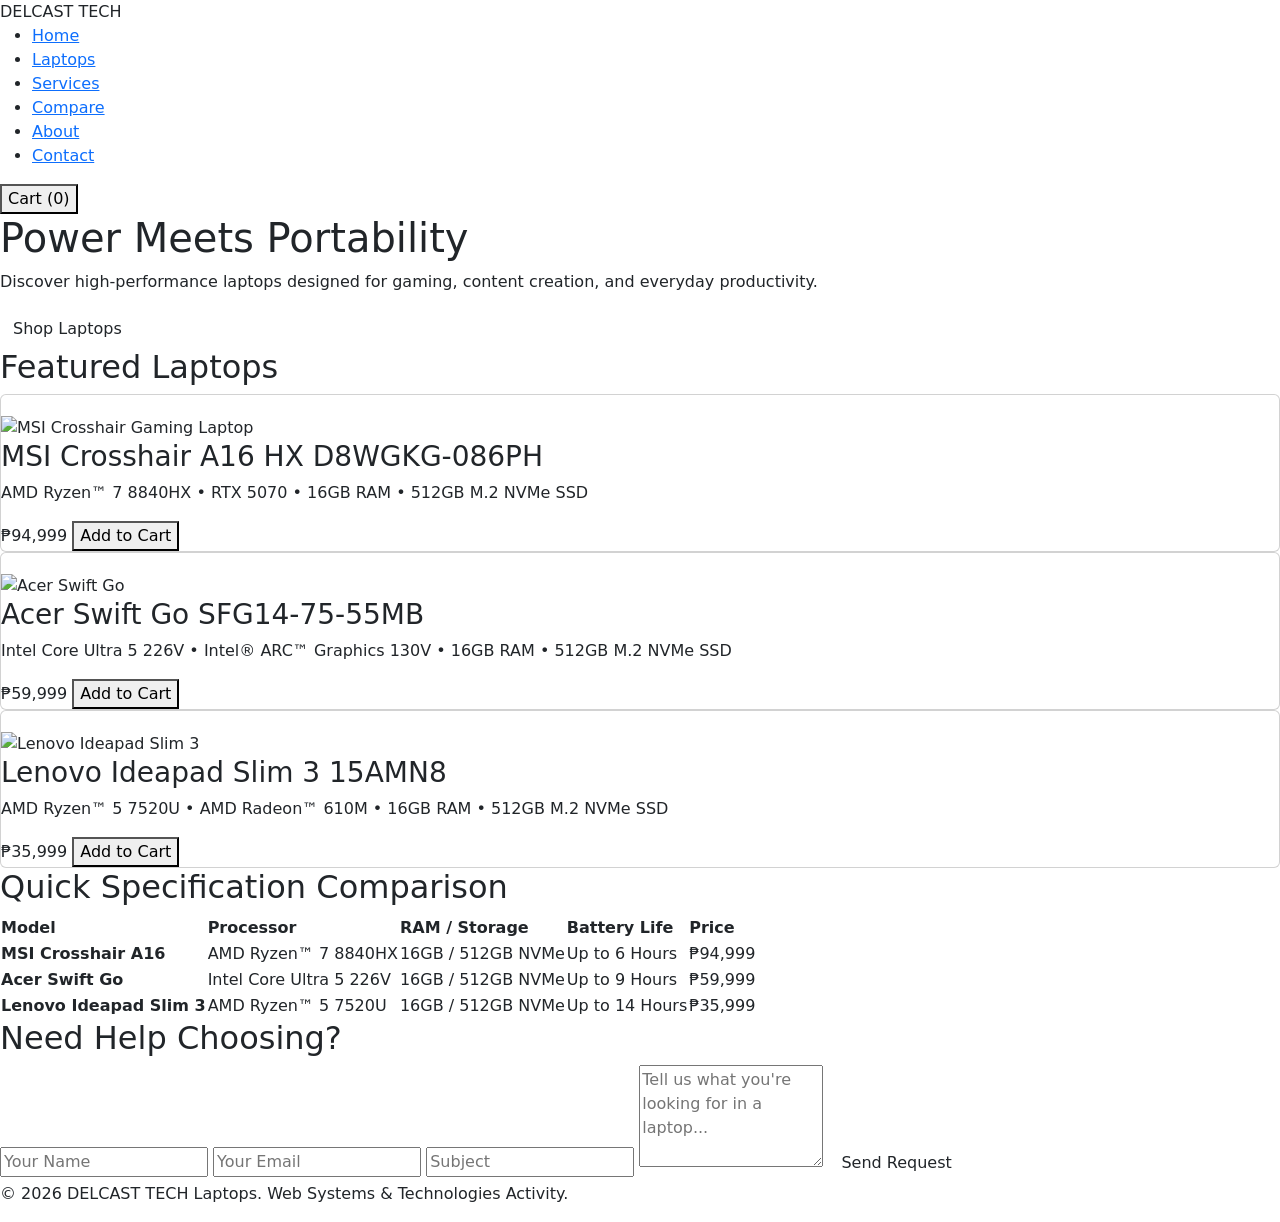
==== Del-Castillo-project/index.html @ b0055a1c "feat: add subject field to contact form" ====
<!DOCTYPE html>
<html lang="en">
<head>
    <meta charset="UTF-8">
    <meta name="viewport" content="width=device-width, initial-scale=1.0">
    <title>DELCAST TECH</title>
    
    <link href="https://cdn.jsdelivr.net/npm/bootstrap@5.3.3/dist/css/bootstrap.min.css" rel="stylesheet">
    
    <link rel="stylesheet" href="css/style.css">
</head>
<body>

    <header>
        <div class="logo">DELCAST<span> TECH</span></div>
        <nav>
            <ul>
                <li><a href="#home">Home</a></li>
                <li><a href="gallery.html">Laptops</a></li>
                <li><a href="services.html">Services</a></li>
                <li><a href="#compare">Compare</a></li>
                <li><a href="about.html">About</a></li>
                <li><a href="#contact">Contact</a></li>
            </ul>
        </nav>
        <button class="cart-btn">Cart (0)</button>
    </header>

    <section id="home" class="hero">
        <div class="hero-content">
            <h1>Power Meets Portability</h1>
            <p>Discover high-performance laptops designed for gaming, content creation, and everyday productivity.</p>
            <a href="#products" class="btn">Shop Laptops</a>
        </div>
    </section>

    <section id="products" class="products-section">
        <h2>Featured Laptops</h2>
        <div class="product-grid">

            <div class="card">
                <span class="badge">Gaming</span>
                <img src="https://laptopfactory.com.ph/wp-content/uploads/2025/09/D8WGKG-086PH-3.webp" alt="MSI Crosshair Gaming Laptop">
                <h3>MSI Crosshair A16 HX D8WGKG-086PH</h3>
                <p class="specs">AMD Ryzen™ 7 8840HX • RTX 5070 • 16GB RAM • 512GB M.2 NVMe SSD</p>
                <div class="price-row">
                    <span class="price">₱94,999</span>
                    <button class="add-cart">Add to Cart</button>
                </div>
            </div>

            <div class="card">
                <span class="badge workstation">Workstation</span>
                <img src="https://villman.com/product_photos/55mb_zrxob.gif" alt="Acer Swift Go">
                <h3>Acer Swift Go SFG14-75-55MB</h3>
                <p class="specs">Intel Core Ultra 5 226V • Intel® ARC™ Graphics 130V • 16GB RAM • 512GB M.2 NVMe SSD</p>
                <div class="price-row">
                    <span class="price">₱59,999</span>
                    <button class="add-cart">Add to Cart</button>
                </div>
            </div>

            <div class="card">
                <span class="badge ultra">Ultrabook</span>
                <img src="https://laptopfactory.com.ph/wp-content/uploads/2025/10/82XQ00T0PH.3.webp" alt="Lenovo Ideapad Slim 3">
                <h3>Lenovo Ideapad Slim 3 15AMN8</h3>
                <p class="specs">AMD Ryzen™ 5 7520U • AMD Radeon™ 610M • 16GB RAM • 512GB M.2 NVMe SSD</p>
                <div class="price-row">
                    <span class="price">₱35,999</span>
                    <button class="add-cart">Add to Cart</button>
                </div>
            </div>

        </div>
    </section>

    <section id="compare" class="compare-section">
        <h2>Quick Specification Comparison</h2>
        <table class="spec-table">
            <thead>
                <tr>
                    <th>Model</th>
                    <th>Processor</th>
                    <th>RAM / Storage</th>
                    <th>Battery Life</th>
                    <th>Price</th>
                </tr>
            </thead>
            <tbody>
                <tr>
                    <td><strong>MSI Crosshair A16</strong></td>
                    <td>AMD Ryzen™ 7 8840HX</td>
                    <td>16GB / 512GB NVMe</td>
                    <td>Up to 6 Hours</td>
                    <td>₱94,999</td>
                </tr>
                <tr>
                    <td><strong>Acer Swift Go</strong></td>
                    <td>Intel Core Ultra 5 226V</td>
                    <td>16GB / 512GB NVMe</td>
                    <td>Up to 9 Hours</td>
                    <td>₱59,999</td>
                </tr>
                <tr>
                    <td><strong>Lenovo Ideapad Slim 3 </strong></td>
                    <td>AMD Ryzen™ 5 7520U</td>
                    <td>16GB / 512GB NVMe</td>
                    <td>Up to 14 Hours</td>
                    <td>₱35,999</td>
                </tr>
            </tbody>
        </table>
    </section>

    <section id="contact" class="contact-section">
        <h2>Need Help Choosing?</h2>
        <form class="contact-form">
            <input type="text" placeholder="Your Name" required>
            <input type="email" placeholder="Your Email" required>
            <input type="text" placeholder="Subject" required>
            <textarea placeholder="Tell us what you're looking for in a laptop..." rows="4" required></textarea>
            <button type="submit" class="btn">Send Request</button>
        </form>
    </section>

    <footer>
        <p>&copy; 2026 DELCAST<span> TECH</span> Laptops. Web Systems & Technologies Activity.</p>
    </footer>

    
    <script src="https://cdn.jsdelivr.net/npm/bootstrap@5.3.3/dist/js/bootstrap.bundle.min.js"></script>
</body>
</html>
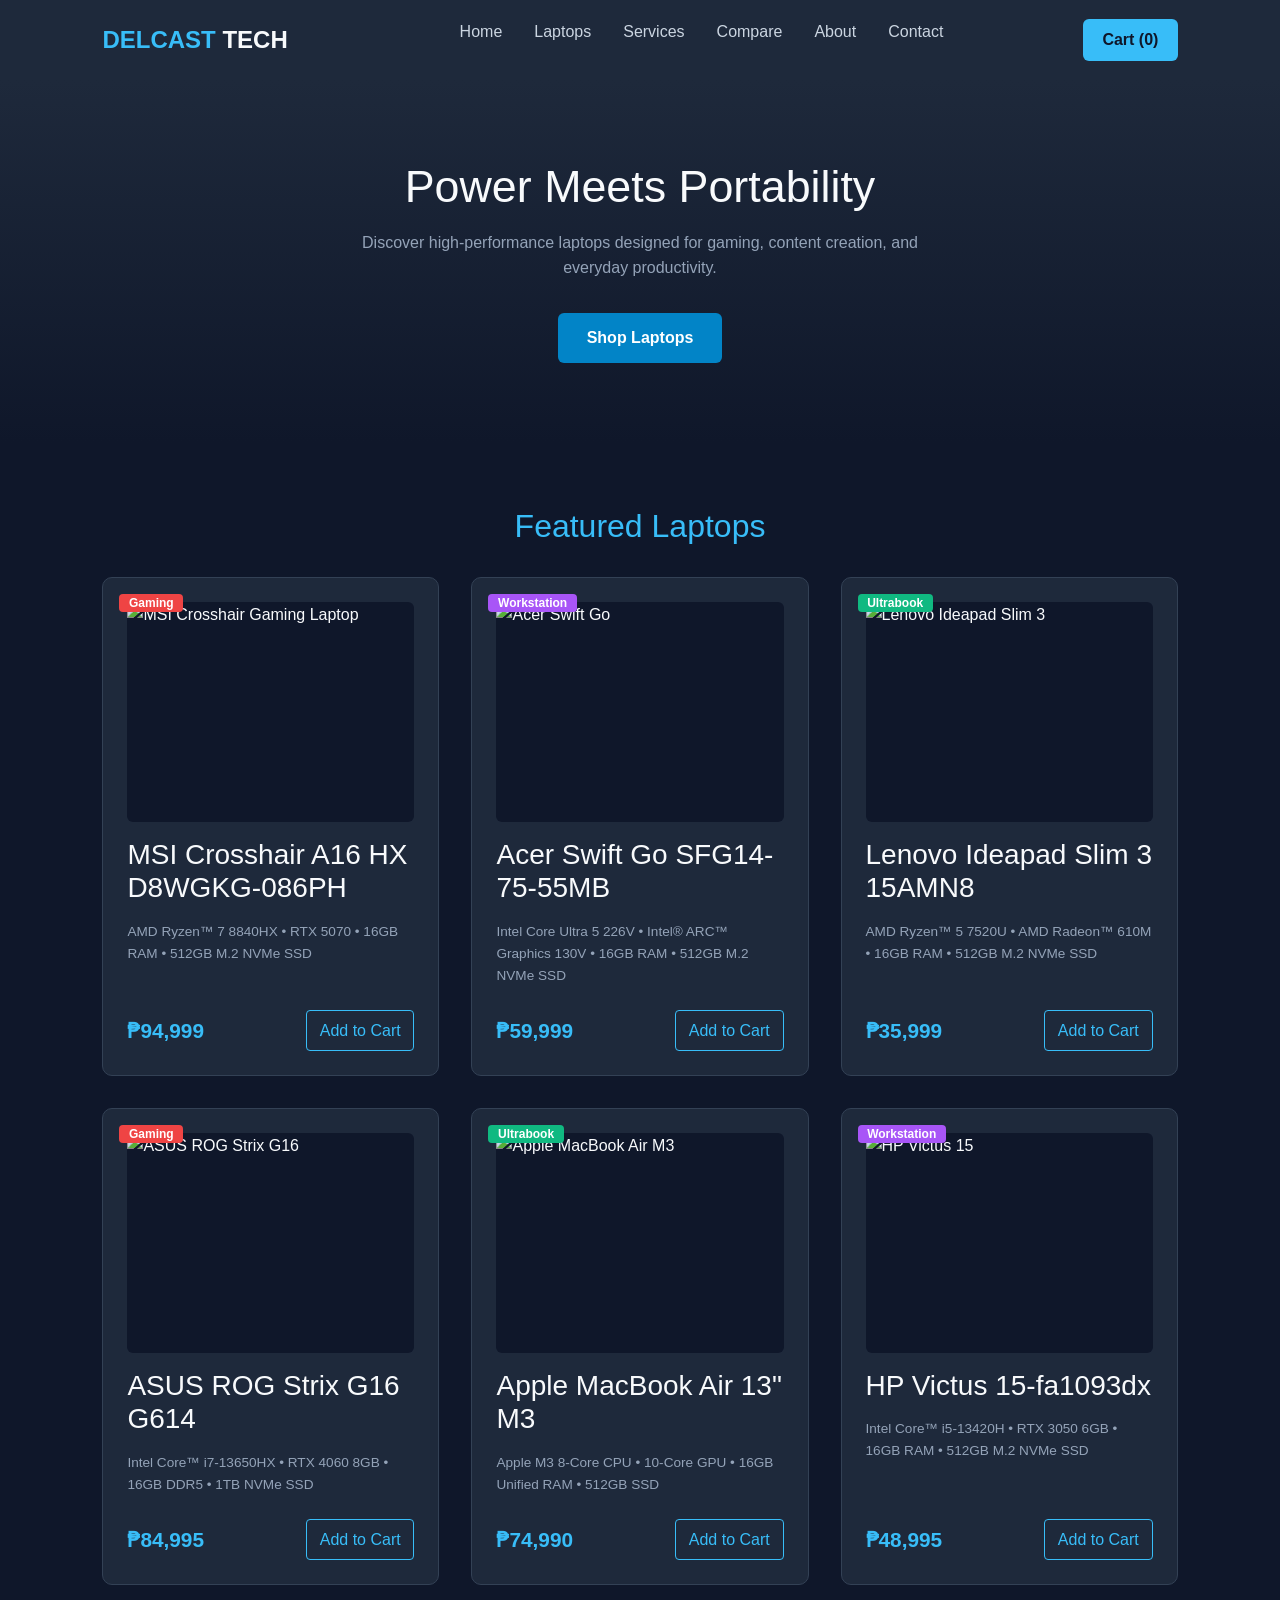
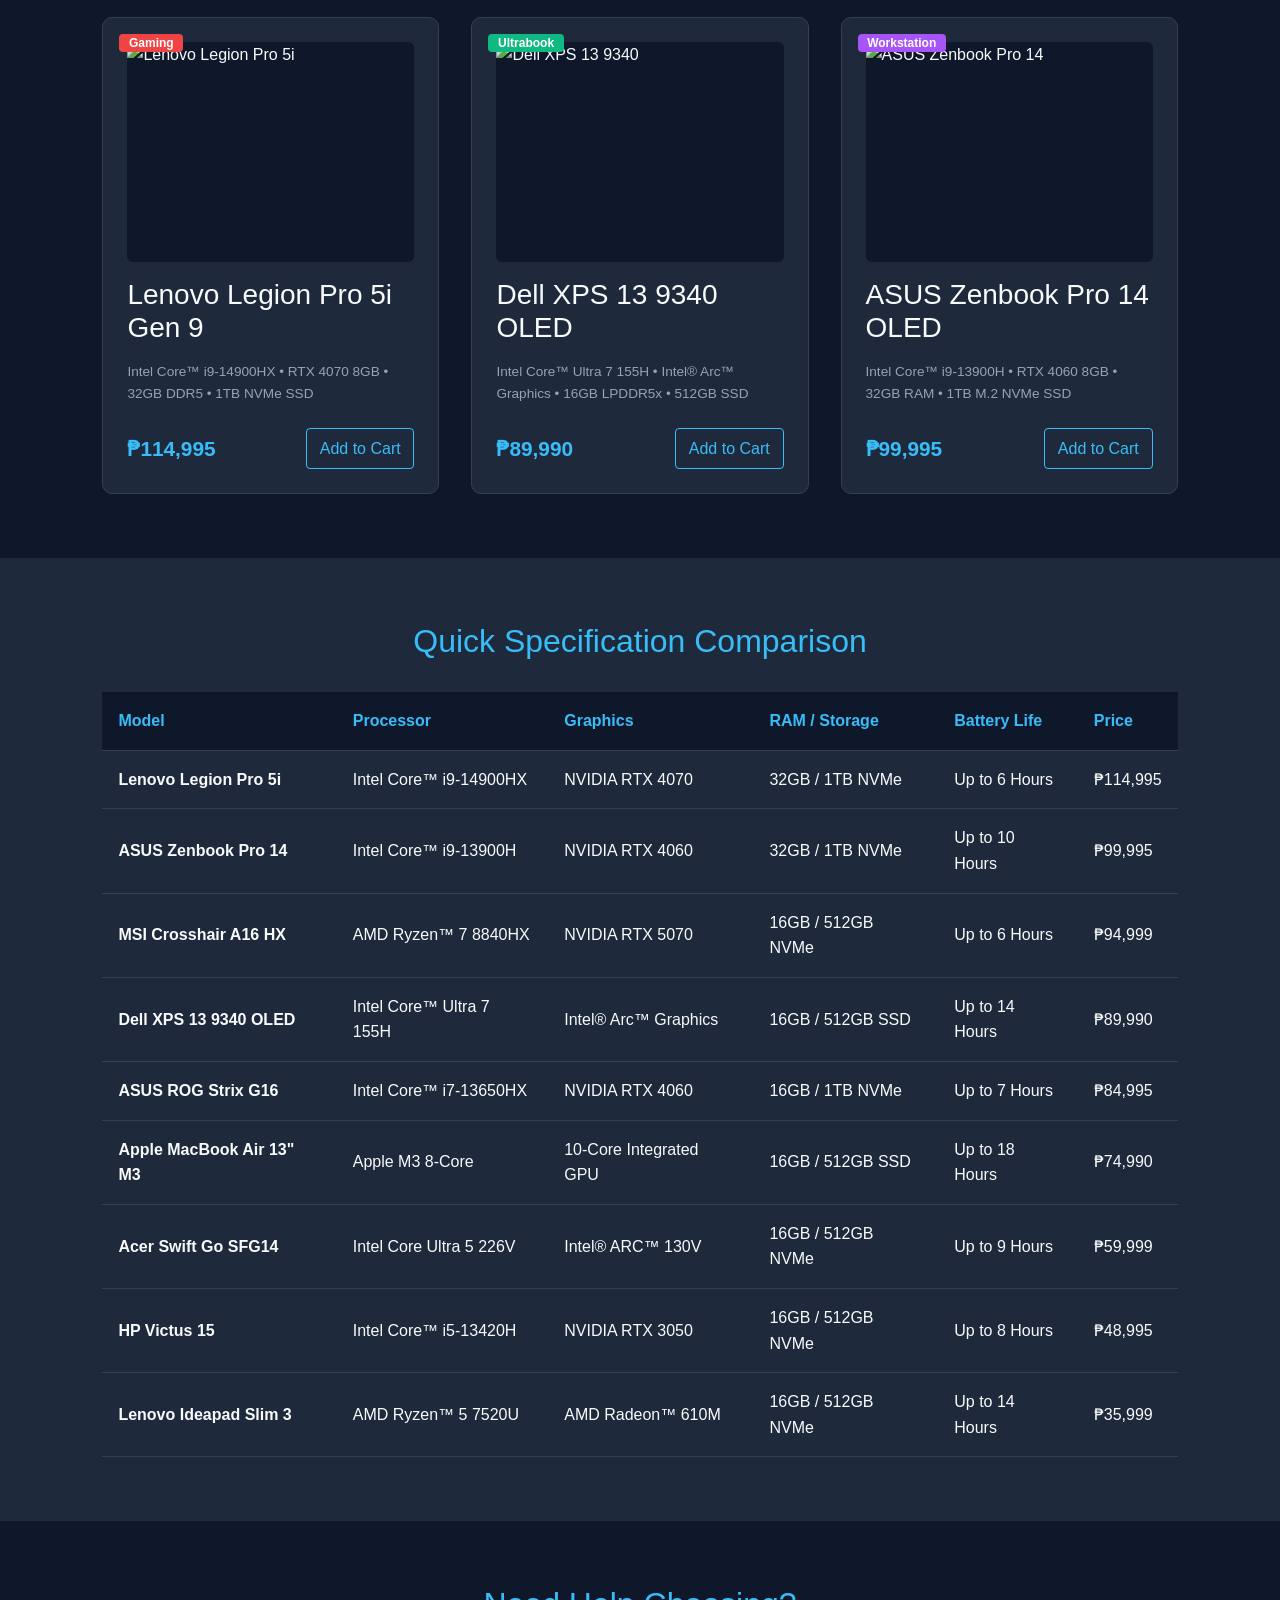
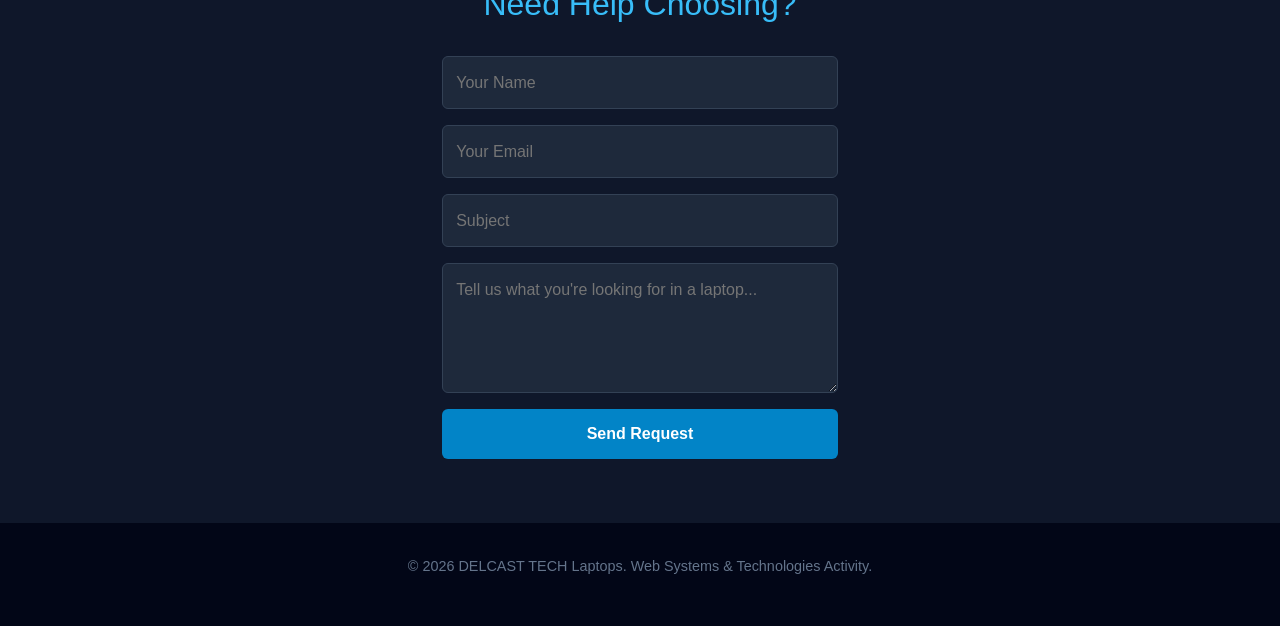
==== commit 230ed50a: "feat: add responsive media query for max-width 768px" ====
--- a/Del-Castillo-project/index.html
+++ b/Del-Castillo-project/index.html
@@ -71,6 +71,72 @@
                 </div>
             </div>
 
+            <div class="card">
+                <span class="badge">Gaming</span>
+                <img src="https://images.unsplash.com/photo-1603302576837-37561b2e2302?w=600&auto=format&fit=crop&q=80" alt="ASUS ROG Strix G16">
+                <h3>ASUS ROG Strix G16 G614</h3>
+                <p class="specs">Intel Core™ i7-13650HX • RTX 4060 8GB • 16GB DDR5 • 1TB NVMe SSD</p>
+                <div class="price-row">
+                    <span class="price">₱84,995</span>
+                    <button class="add-cart">Add to Cart</button>
+                </div>
+            </div>
+
+            <div class="card">
+                <span class="badge ultra">Ultrabook</span>
+                <img src="https://images.unsplash.com/photo-1517336714731-489689fd1ca8?w=600&auto=format&fit=crop&q=80" alt="Apple MacBook Air M3">
+                <h3>Apple MacBook Air 13" M3</h3>
+                <p class="specs">Apple M3 8-Core CPU • 10-Core GPU • 16GB Unified RAM • 512GB SSD</p>
+                <div class="price-row">
+                    <span class="price">₱74,990</span>
+                    <button class="add-cart">Add to Cart</button>
+                </div>
+            </div>
+
+            <div class="card">
+                <span class="badge workstation">Workstation</span>
+                <img src="https://images.unsplash.com/photo-1525547719571-a2d4ac8945e2?w=600&auto=format&fit=crop&q=80" alt="HP Victus 15">
+                <h3>HP Victus 15-fa1093dx</h3>
+                <p class="specs">Intel Core™ i5-13420H • RTX 3050 6GB • 16GB RAM • 512GB M.2 NVMe SSD</p>
+                <div class="price-row">
+                    <span class="price">₱48,995</span>
+                    <button class="add-cart">Add to Cart</button>
+                </div>
+            </div>
+
+            <div class="card">
+                <span class="badge">Gaming</span>
+                <img src="https://images.unsplash.com/photo-1593642632823-8f785ba67e45?w=600&auto=format&fit=crop&q=80" alt="Lenovo Legion Pro 5i">
+                <h3>Lenovo Legion Pro 5i Gen 9</h3>
+                <p class="specs">Intel Core™ i9-14900HX • RTX 4070 8GB • 32GB DDR5 • 1TB NVMe SSD</p>
+                <div class="price-row">
+                    <span class="price">₱114,995</span>
+                    <button class="add-cart">Add to Cart</button>
+                </div>
+            </div>
+
+            <div class="card">
+                <span class="badge ultra">Ultrabook</span>
+                <img src="https://images.unsplash.com/photo-1588872657578-7efd1f1555ed?w=600&auto=format&fit=crop&q=80" alt="Dell XPS 13 9340">
+                <h3>Dell XPS 13 9340 OLED</h3>
+                <p class="specs">Intel Core™ Ultra 7 155H • Intel® Arc™ Graphics • 16GB LPDDR5x • 512GB SSD</p>
+                <div class="price-row">
+                    <span class="price">₱89,990</span>
+                    <button class="add-cart">Add to Cart</button>
+                </div>
+            </div>
+
+            <div class="card">
+                <span class="badge workstation">Workstation</span>
+                <img src="https://images.unsplash.com/photo-1496181133206-80ce9b88a853?w=600&auto=format&fit=crop&q=80" alt="ASUS Zenbook Pro 14">
+                <h3>ASUS Zenbook Pro 14 OLED</h3>
+                <p class="specs">Intel Core™ i9-13900H • RTX 4060 8GB • 32GB RAM • 1TB M.2 NVMe SSD</p>
+                <div class="price-row">
+                    <span class="price">₱99,995</span>
+                    <button class="add-cart">Add to Cart</button>
+                </div>
+            </div>
+
         </div>
     </section>
 
@@ -81,6 +147,7 @@
                 <tr>
                     <th>Model</th>
                     <th>Processor</th>
+                    <th>Graphics</th>
                     <th>RAM / Storage</th>
                     <th>Battery Life</th>
                     <th>Price</th>
@@ -88,22 +155,73 @@
             </thead>
             <tbody>
                 <tr>
-                    <td><strong>MSI Crosshair A16</strong></td>
+                    <td><strong>Lenovo Legion Pro 5i</strong></td>
+                    <td>Intel Core™ i9-14900HX</td>
+                    <td>NVIDIA RTX 4070</td>
+                    <td>32GB / 1TB NVMe</td>
+                    <td>Up to 6 Hours</td>
+                    <td>₱114,995</td>
+                </tr>
+                <tr>
+                    <td><strong>ASUS Zenbook Pro 14</strong></td>
+                    <td>Intel Core™ i9-13900H</td>
+                    <td>NVIDIA RTX 4060</td>
+                    <td>32GB / 1TB NVMe</td>
+                    <td>Up to 10 Hours</td>
+                    <td>₱99,995</td>
+                </tr>
+                <tr>
+                    <td><strong>MSI Crosshair A16 HX</strong></td>
                     <td>AMD Ryzen™ 7 8840HX</td>
+                    <td>NVIDIA RTX 5070</td>
                     <td>16GB / 512GB NVMe</td>
                     <td>Up to 6 Hours</td>
                     <td>₱94,999</td>
                 </tr>
                 <tr>
-                    <td><strong>Acer Swift Go</strong></td>
+                    <td><strong>Dell XPS 13 9340 OLED</strong></td>
+                    <td>Intel Core™ Ultra 7 155H</td>
+                    <td>Intel® Arc™ Graphics</td>
+                    <td>16GB / 512GB SSD</td>
+                    <td>Up to 14 Hours</td>
+                    <td>₱89,990</td>
+                </tr>
+                <tr>
+                    <td><strong>ASUS ROG Strix G16</strong></td>
+                    <td>Intel Core™ i7-13650HX</td>
+                    <td>NVIDIA RTX 4060</td>
+                    <td>16GB / 1TB NVMe</td>
+                    <td>Up to 7 Hours</td>
+                    <td>₱84,995</td>
+                </tr>
+                <tr>
+                    <td><strong>Apple MacBook Air 13" M3</strong></td>
+                    <td>Apple M3 8-Core</td>
+                    <td>10-Core Integrated GPU</td>
+                    <td>16GB / 512GB SSD</td>
+                    <td>Up to 18 Hours</td>
+                    <td>₱74,990</td>
+                </tr>
+                <tr>
+                    <td><strong>Acer Swift Go SFG14</strong></td>
                     <td>Intel Core Ultra 5 226V</td>
+                    <td>Intel® ARC™ 130V</td>
                     <td>16GB / 512GB NVMe</td>
                     <td>Up to 9 Hours</td>
                     <td>₱59,999</td>
                 </tr>
                 <tr>
-                    <td><strong>Lenovo Ideapad Slim 3 </strong></td>
+                    <td><strong>HP Victus 15</strong></td>
+                    <td>Intel Core™ i5-13420H</td>
+                    <td>NVIDIA RTX 3050</td>
+                    <td>16GB / 512GB NVMe</td>
+                    <td>Up to 8 Hours</td>
+                    <td>₱48,995</td>
+                </tr>
+                <tr>
+                    <td><strong>Lenovo Ideapad Slim 3</strong></td>
                     <td>AMD Ryzen™ 5 7520U</td>
+                    <td>AMD Radeon™ 610M</td>
                     <td>16GB / 512GB NVMe</td>
                     <td>Up to 14 Hours</td>
                     <td>₱35,999</td>
@@ -127,7 +245,7 @@
         <p>&copy; 2026 DELCAST<span> TECH</span> Laptops. Web Systems & Technologies Activity.</p>
     </footer>
 
-    
     <script src="https://cdn.jsdelivr.net/npm/bootstrap@5.3.3/dist/js/bootstrap.bundle.min.js"></script>
+    <script src="js/script.js"></script>
 </body>
 </html>
--- a/Del-Castillo-project/css/style.css
+++ b/Del-Castillo-project/css/style.css
@@ -0,0 +1,294 @@
+* {
+    margin: 0;
+    padding: 0;
+    box-sizing: border-box;
+    font-family: 'Segoe UI', Tahoma, Geneva, Verdana, sans-serif;
+}
+
+body {
+    background-color: #0f172a;
+    color: #f8fafc;
+    line-height: 1.6;
+}
+
+header {
+    display: flex;
+    justify-content: space-between;
+    align-items: center;
+    padding: 1.2rem 8%;
+    background-color: #1e293b;
+    position: sticky;
+    top: 0;
+    z-index: 100;
+}
+
+.logo {
+    font-size: 1.5rem;
+    font-weight: bold;
+    color: #38bdf8;
+}
+
+.logo span {
+    color: #f8fafc;
+}
+
+nav ul {
+    display: flex;
+    list-style: none;
+    gap: 2rem;
+}
+
+nav a {
+    color: #cbd5e1;
+    text-decoration: none;
+    font-weight: 500;
+    transition: color 0.3s;
+}
+
+nav a:hover {
+    color: #38bdf8;
+}
+
+.cart-btn {
+    background-color: #38bdf8;
+    color: #0f172a;
+    border: none;
+    padding: 0.5rem 1.2rem;
+    border-radius: 6px;
+    font-weight: bold;
+    cursor: pointer;
+}
+
+.hero {
+    text-align: center;
+    padding: 5rem 1rem;
+    background: linear-gradient(180deg, #1e293b 0%, #0f172a 100%);
+}
+
+.hero h1 {
+    font-size: 2.8rem;
+    margin-bottom: 1rem;
+}
+
+.hero p {
+    color: #94a3b8;
+    max-width: 600px;
+    margin: 0 auto 2rem auto;
+}
+
+.btn {
+    display: inline-block;
+    background-color: #0284c7;
+    color: white;
+    padding: 0.8rem 1.8rem;
+    text-decoration: none;
+    border-radius: 6px;
+    font-weight: bold;
+    border: none;
+    cursor: pointer;
+}
+
+.btn:hover {
+    background-color: #0369a1;
+}
+
+.products-section {
+    padding: 4rem 8%;
+}
+
+.products-section h2, .compare-section h2, .contact-section h2 {
+    text-align: center;
+    margin-bottom: 2rem;
+    color: #38bdf8;
+}
+
+.product-grid {
+    display: grid;
+    grid-template-columns: repeat(auto-fit, minmax(280px, 1fr));
+    gap: 2rem;
+}
+
+.card {
+    background-color: #1e293b;
+    border-radius: 10px;
+    padding: 1.5rem;
+    position: relative;
+    border: 1px solid #334155;
+    transition: transform 0.3s;
+    color: #f8fafc;
+    display: flex;
+    flex-direction: column;
+    height: 100%;
+}
+
+.card:hover {
+    transform: translateY(-5px);
+}
+
+.card img {
+    width: 100%;
+    height: 220px;
+    object-fit: cover;
+    border-radius: 6px;
+    margin-bottom: 1rem;
+    background-color: #0f172a;
+}
+
+.badge {
+    position: absolute;
+    top: 1rem;
+    left: 1rem;
+    background-color: #ef4444;
+    color: white;
+    font-size: 0.75rem;
+    padding: 0.2rem 0.6rem;
+    border-radius: 4px;
+    font-weight: bold;
+}
+
+.badge.workstation { background-color: #a855f7; }
+.badge.ultra { background-color: #10b981; }
+
+.specs {
+    font-size: 0.85rem;
+    color: #94a3b8;
+    margin: 0.5rem 0 1.5rem 0;
+}
+
+.price-row {
+    display: flex;
+    justify-content: space-between;
+    align-items: center;
+    margin-top: auto;
+}
+
+.price {
+    font-size: 1.3rem;
+    font-weight: bold;
+    color: #38bdf8;
+}
+
+.add-cart {
+    background-color: transparent;
+    border: 1px solid #38bdf8;
+    color: #38bdf8;
+    padding: 0.4rem 0.8rem;
+    border-radius: 4px;
+    cursor: pointer;
+}
+
+.add-cart:hover {
+    background-color: #38bdf8;
+    color: #0f172a;
+}
+
+.compare-section {
+    padding: 4rem 8%;
+    background-color: #1e293b;
+}
+
+.spec-table {
+    width: 100%;
+    border-collapse: collapse;
+    margin-top: 1rem;
+}
+
+.spec-table th, .spec-table td {
+    padding: 1rem;
+    text-align: left;
+    border-bottom: 1px solid #334155;
+}
+
+.spec-table th {
+    background-color: #0f172a;
+    color: #38bdf8;
+}
+
+.contact-section {
+    padding: 4rem 8%;
+    max-width: 600px;
+    margin: 0 auto;
+}
+
+.contact-form {
+    display: flex;
+    flex-direction: column;
+    gap: 1rem;
+}
+
+.contact-form input, .contact-form textarea {
+    padding: 0.8rem;
+    background-color: #1e293b;
+    border: 1px solid #334155;
+    border-radius: 6px;
+    color: white;
+}
+
+footer {
+    text-align: center;
+    padding: 2rem;
+    background-color: #020617;
+    color: #64748b;
+    font-size: 0.9rem;
+}
+
+/* --- Fix Shopify Modal Button Highlights --- */
+
+/* Turn "Return to cart" and "Continue shopping" into clean text links without background highlight */
+.shopify-modal .btn-link,
+.shopify-modal button.btn-link {
+    background-color: transparent !important;
+    border: none !important;
+    box-shadow: none !important;
+    color: #111827 !important;
+    text-decoration: underline !important;
+    padding: 0 !important;
+}
+
+.shopify-modal .btn-link:hover,
+.shopify-modal button.btn-link:hover {
+    color: #2563eb !important;
+    background-color: transparent !important;
+}
+
+/* Remove solid background highlight from cart delete / trash buttons */
+.shopify-modal .remove-item-btn {
+    background-color: transparent !important;
+    border: none !important;
+    box-shadow: none !important;
+    color: #dc2626 !important;
+    padding: 0.25rem 0.5rem !important;
+}
+
+.shopify-modal .remove-item-btn:hover {
+    background-color: rgba(220, 38, 38, 0.1) !important;
+    color: #b91c1c !important;
+}
+
+/* Responsive Media Query (max-width: 768px) */
+@media screen and (max-width: 768px) {
+    body {
+        background-color: blue !important;
+    }
+
+    header {
+        flex-direction: column;
+        gap: 1rem;
+        padding: 1rem 5%;
+    }
+
+    nav ul {
+        flex-wrap: wrap;
+        justify-content: center;
+        gap: 1rem;
+        padding-left: 0;
+    }
+
+    .hero h1 {
+        font-size: 2rem;
+    }
+
+    .compare-section {
+        overflow-x: auto;
+    }
+}
